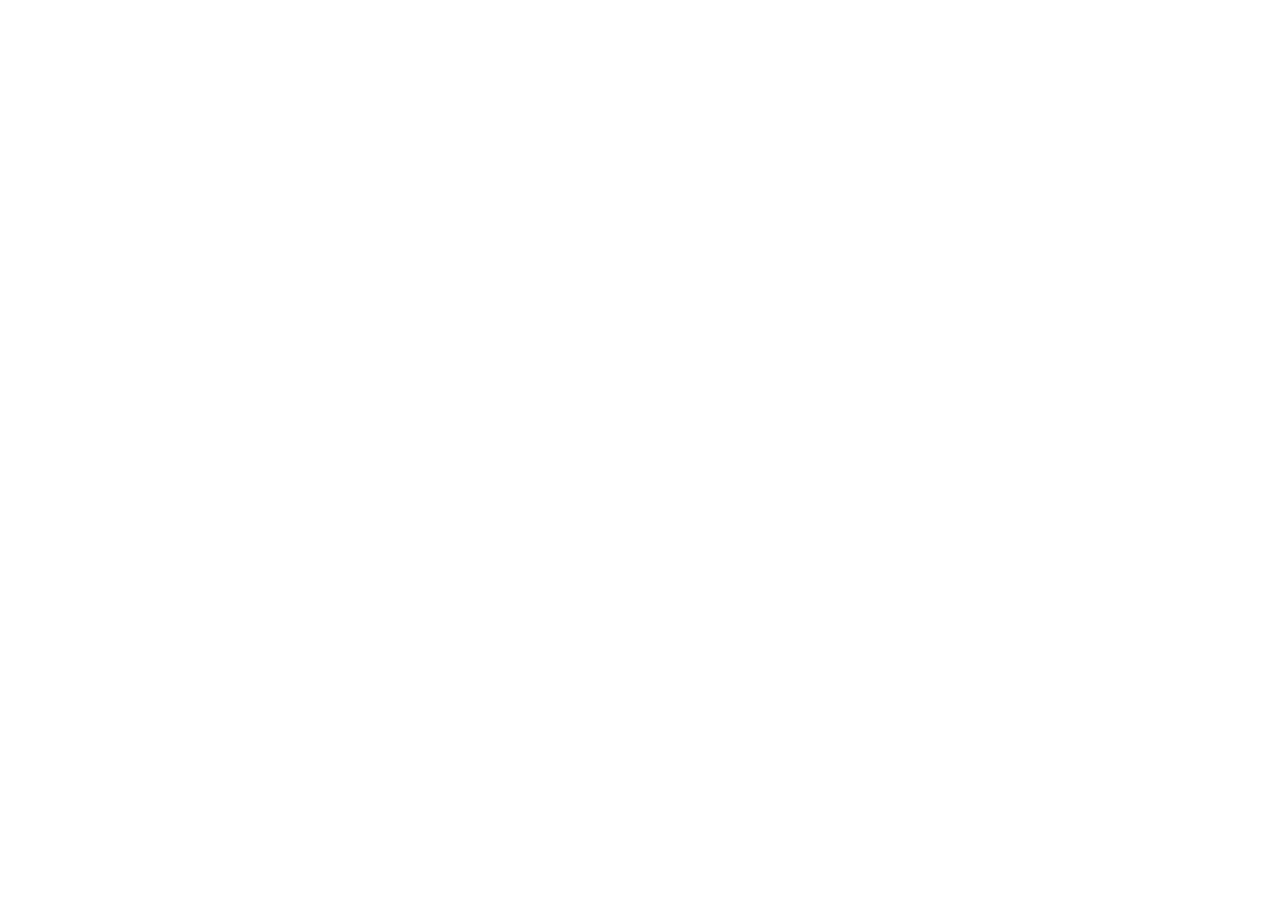
==== ff14/index.html @ caa52ba5 "Fix resource paths in index.html Updated local resource paths in index.html to use absolute paths." ====
<!DOCTYPE html>
<html lang="ja">
<head>
  <script src="https://img.finalfantasyxiv.com/lds/pc/global/js/eorzeadb/loader.js?v2"></script>
  <meta charset="utf-8">
  <meta name="viewport" content="width=device-width,initial-scale=1">
  <title>FFXIV Mirapri Eden (Local)</title>
  
  <link rel="stylesheet" href="https://cdn.jsdelivr.net/npm/@mdi/font@latest/css/materialdesignicons.min.css">
  <link href="https://fonts.googleapis.com/css2?family=M+PLUS+Rounded+1c:wght@400;700&display=swap" rel="stylesheet">
  
  <!-- ローカルのCSSを参照するように修整 (./ を追加) -->
  <link href="/chunk-vendors.bd61cd22.css" rel="stylesheet">
  <link href="/app.888555c3.css" rel="stylesheet">
  
  <style>
    body { font-family: 'M PLUS Rounded 1c', sans-serif; }
  </style>
</head>
<body>
  <noscript><strong>JavaScriptを有効化してご利用ください。</strong></noscript>
  <div id="app"></div>

  <!-- ローカルのJSを参照するように修整 (./ を追加) -->
  <script src="/chunk-vendors.db45c981.js"></script>
  <script src="/app.63dd38aa.js"></script>
</body>
</html>
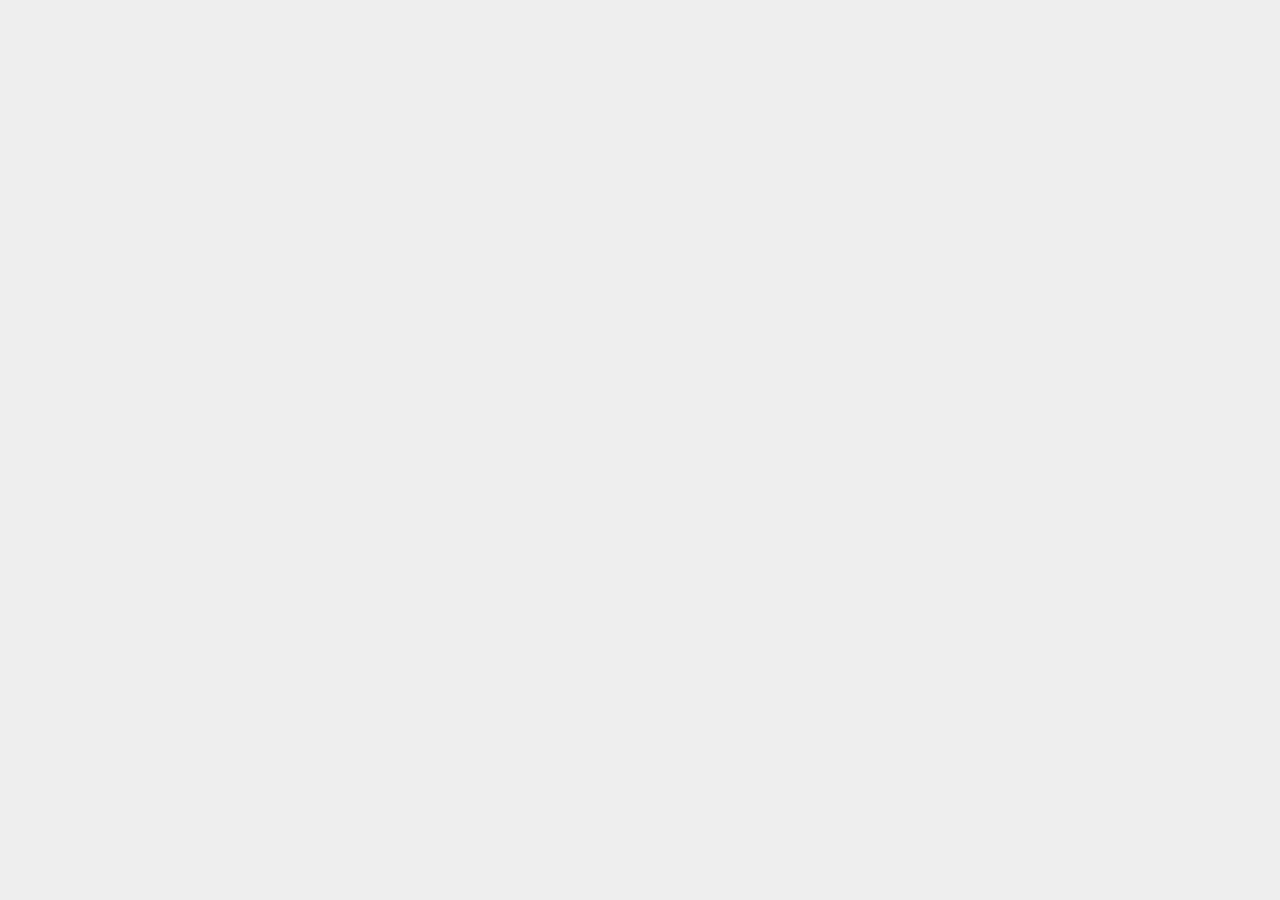
==== commit ef5f46f7: "Update index.html" ====
--- a/ff14/index.html
+++ b/ff14/index.html
@@ -10,8 +10,8 @@
   <link href="https://fonts.googleapis.com/css2?family=M+PLUS+Rounded+1c:wght@400;700&display=swap" rel="stylesheet">
   
   <!-- ローカルのCSSを参照するように修整 (./ を追加) -->
-  <link href="/chunk-vendors.bd61cd22.css" rel="stylesheet">
-  <link href="/app.888555c3.css" rel="stylesheet">
+  <link href="./chunk-vendors.bd61cd22.css" rel="stylesheet">
+  <link href="./app.888555c3.css" rel="stylesheet">
   
   <style>
     body { font-family: 'M PLUS Rounded 1c', sans-serif; }
@@ -22,7 +22,7 @@
   <div id="app"></div>
 
   <!-- ローカルのJSを参照するように修整 (./ を追加) -->
-  <script src="/chunk-vendors.db45c981.js"></script>
-  <script src="/app.63dd38aa.js"></script>
+  <script src="./chunk-vendors.db45c981.js"></script>
+  <script src="./app.63dd38aa.js"></script>
 </body>
 </html>
--- a/ff14/app.888555c3.css
+++ b/ff14/app.888555c3.css
@@ -0,0 +1 @@
+.text-mono{font-family:monospace}.flex-1-1-auto{-webkit-box-flex:1!important;-ms-flex:1 1 auto!important;flex:1 1 auto!important}.flex-1-0-auto{-webkit-box-flex:1!important;-ms-flex:1 0 auto!important;flex:1 0 auto!important}.flex-0-1-auto{-webkit-box-flex:0!important;-ms-flex:0 1 auto!important;flex:0 1 auto!important}.flex-0-0-auto{-webkit-box-flex:0!important;-ms-flex:0 0 auto!important;flex:0 0 auto!important}.position-relative{position:relative!important}.overflow-y-scroll{overflow-y:scroll}table>tbody>tr>td,table>thead>tr>th{font-weight:300!important}.v-application,body{font-family:M PLUS Rounded\ 1c,sans-serif!important;font-weight:700;font-family:Roboto Flex,sans-serif!important}.scrollable-list[data-v-236e922b]{max-height:200px;overflow-y:auto}.recipe-dialog-card{border-radius:18px;overflow:hidden}.recipe-dialog-title{padding-bottom:0}.recipe-dialog-title-inner{width:100%;display:-webkit-box;display:-ms-flexbox;display:flex;-webkit-box-orient:vertical;-webkit-box-direction:normal;-ms-flex-direction:column;flex-direction:column;gap:6px}.recipe-dialog-title-text{font-weight:800;font-size:18px;line-height:1.2}.recipe-dialog-user{display:-webkit-box;display:-ms-flexbox;display:flex;-webkit-box-align:center;-ms-flex-align:center;align-items:center;font-size:14px;color:#555}.recipe-dialog-user-name{cursor:pointer;text-decoration:underline;text-underline-offset:3px}.recipe-dialog-meta{padding-top:0;padding-bottom:0;display:-webkit-box;display:-ms-flexbox;display:flex;-ms-flex-wrap:wrap;flex-wrap:wrap;-webkit-box-align:center;-ms-flex-align:center;align-items:center;gap:8px;overflow-x:hidden}.recipe-dialog-meta .v-chip{max-width:100%}.recipe-dialog-meta .v-chip__content{white-space:normal}.recipe-dialog-text{white-space:pre-wrap;line-height:1.7;color:#333;font-size:.95rem;padding-top:6px}.recipe-dialog-actions{-ms-flex-wrap:wrap;flex-wrap:wrap}.dialog-image{max-width:100%;max-height:70vh;-o-object-fit:contain;object-fit:contain;background:#111}@media (min-width:960px){.recipe-dialog-title-inner{-webkit-box-orient:horizontal;-webkit-box-direction:normal;-ms-flex-direction:row;flex-direction:row;-webkit-box-align:center;-ms-flex-align:center;align-items:center;-webkit-box-pack:justify;-ms-flex-pack:justify;justify-content:space-between;gap:12px}.recipe-dialog-title-text{font-size:22px}}.glamour-dialog-content{-ms-overflow-style:none;scrollbar-width:none}.glamour-dialog-content::-webkit-scrollbar{width:0;height:0}.glamour-dialog-content .v-card__text{-ms-overflow-style:none;scrollbar-width:none}.glamour-dialog-content .v-card__text::-webkit-scrollbar{width:0;height:0}.Page-Btn[data-v-71cfa1a7]{position:fixed;left:15px;bottom:70px;width:60px;height:60px;line-height:45px;text-align:center;border-radius:50%;z-index:5}a[data-v-71cfa1a7]{text-decoration:none}a[data-v-71cfa1a7]:visited{color:#e91e63}.v-application p[data-v-71cfa1a7]{margin-bottom:0}.v-application[data-v-71cfa1a7]{font-family:M PLUS Rounded\ 1c,sans-serif!important}.v-alert--material[data-v-71cfa1a7]{margin-top:15px;margin-bottom:15px}.v-list-item[data-v-71cfa1a7]{font-size:14px}.v-badge[data-v-71cfa1a7],.v-badge__badge[data-v-71cfa1a7]{display:inherit!important;z-index:4}a[data-v-71cfa1a7]{color:inherit!important}.v-alert--material{margin-top:32px}.v-alert--material .v-alert__dismissible{-ms-flex-item-align:start;align-self:flex-start;margin:0 0 0 16px!important}.v-card.v-card--material>.v-card__title>.v-card--material__title{-webkit-box-flex:1;-ms-flex:1 1 auto;flex:1 1 auto;word-break:break-word}.v-card--material-chart p{color:#999}.v-card--material-chart .v-card--material__sheet{max-height:185px;width:100%}.v-card--material-chart .v-card--material__sheet .ct-label{color:#fff;opacity:.7;font-size:.875rem;font-weight:300}.v-card--material-chart .v-card--material__sheet .ct-grid{stroke:hsla(0,0%,100%,.2)}.v-card--material-chart .v-card--material__sheet .ct-series-a .ct-bar,.v-card--material-chart .v-card--material__sheet .ct-series-a .ct-line,.v-card--material-chart .v-card--material__sheet .ct-series-a .ct-point,.v-card--material-chart .v-card--material__sheet .ct-series-a .ct-slice-donut{stroke:hsla(0,0%,100%,.8)}.v-card--material-chart .v-card--material__sheet .ct-series-a .ct-area,.v-card--material-chart .v-card--material__sheet .ct-series-a .ct-slice-pie{fill:hsla(0,0%,100%,.4)}.v-snackbar--material{margin-top:32px;margin-bottom:32px}.v-snackbar--material .v-alert{padding:32px 16px}.v-snackbar--material .v-alert--material,.v-snackbar--material .v-snack__wrapper{border-radius:4px}.v-snackbar--material .v-snack__content{overflow:visible;padding:0}.v-snackbar--material .v-snack__action{display:none}.v-card--material-stats.v-card--material .v-card--material__title{color:#999;font-size:.875rem!important;margin-left:auto;text-align:right}.v-card__subtitle--material-stats{color:#3c4858}table[data-v-1fea17bf]{overflow-x:auto;display:block;white-space:nowrap}.user-container[data-v-15d3891a]{display:-webkit-box;display:-ms-flexbox;display:flex;-webkit-box-pack:center;-ms-flex-pack:center;justify-content:center}.user-profile[data-v-15d3891a]{display:-webkit-box;display:-ms-flexbox;display:flex;-webkit-box-align:center;-ms-flex-align:center;align-items:center}.user-avatar[data-v-15d3891a]{width:50px;height:50px;border-radius:50%;margin-right:15px}.user-name[data-v-15d3891a]{margin-right:15px}.user-link[data-v-32f9a881]{display:inline-block}.Page-Btn{position:fixed;left:15px;bottom:70px;width:60px;height:60px;line-height:45px;text-align:center;border-radius:50%;z-index:5}a{text-decoration:none}a:visited{color:#e91e63}.v-application p{margin-bottom:0}.v-application{font-family:M PLUS Rounded\ 1c,sans-serif!important}.v-alert--material{margin-top:15px;margin-bottom:15px}.v-list-item{font-size:14px}.v-badge,.v-badge__badge{display:inherit!important;z-index:4}.v-tabs--pill .v-tab,.v-tabs--pill .v-tab:before{border-radius:24px}.v-tabs--pill.v-tabs--icons-and-text:not(.v-tabs--vertical)>.v-tabs-bar{height:100px}.v-tabs--pill.v-tabs--icons-and-text .v-tab,.v-tabs--pill.v-tabs--icons-and-text .v-tab:before{border-radius:4px}
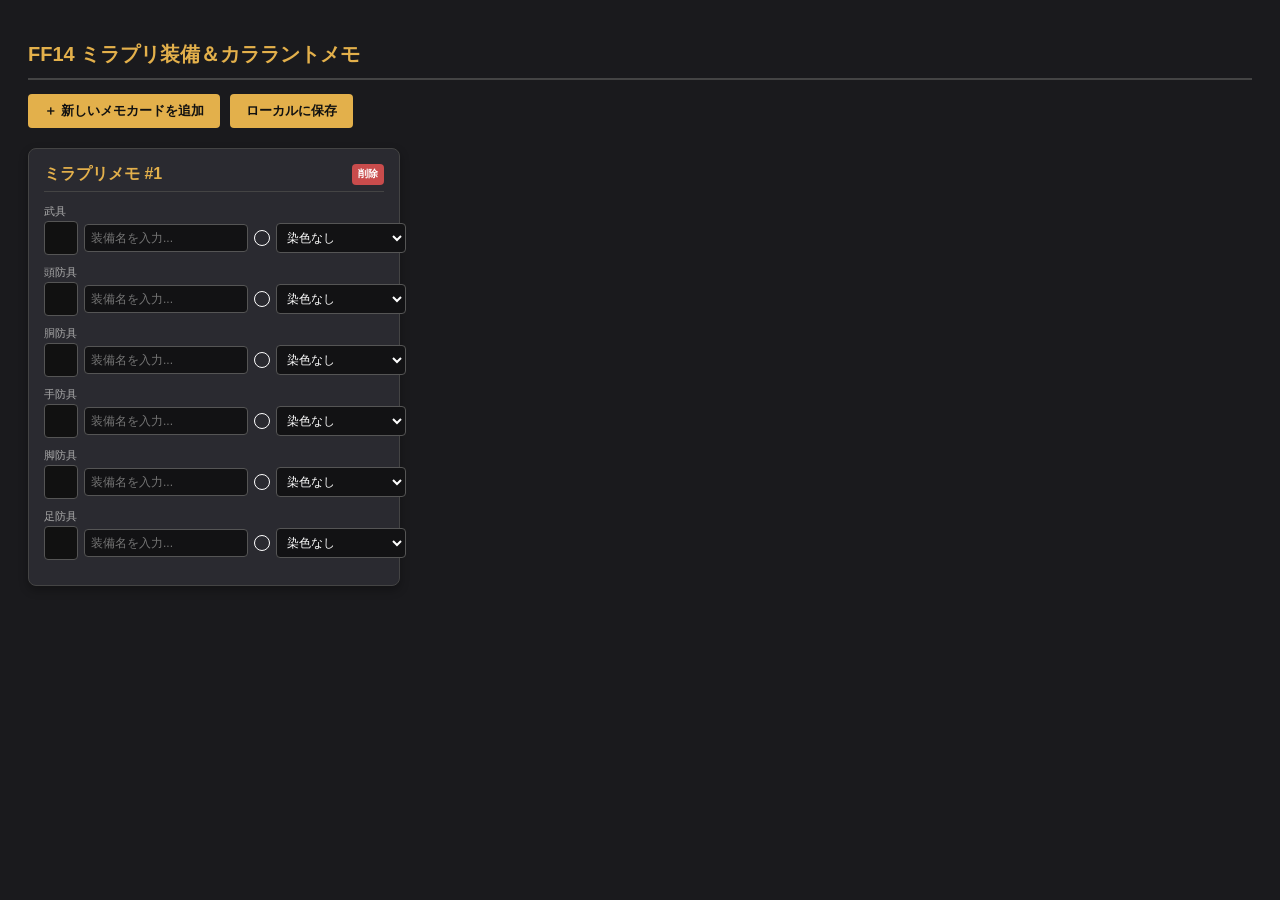
==== commit 09fa3d1c: "Revamp FF14 index.html for Mirapri application Updated the HTML structure and styles for the FF14 Mi" ====
--- a/ff14/index.html
+++ b/ff14/index.html
@@ -1,28 +1,165 @@
 <!DOCTYPE html>
 <html lang="ja">
 <head>
-  <script src="https://img.finalfantasyxiv.com/lds/pc/global/js/eorzeadb/loader.js?v2"></script>
-  <meta charset="utf-8">
-  <meta name="viewport" content="width=device-width,initial-scale=1">
-  <title>FFXIV Mirapri Eden (Local)</title>
+<meta charset="UTF-8">
+<title>FF14 ミラプリレシピ＆カララントメモ</title>
+<!-- エオルゼアデータベース公式ツールチップスクリプト -->
+<script src="https://img.finalfantasyxiv.com/lds/pc/global/js/eorzeadb/loader.js?v2"></script>
+<style>
+  body { font-family: 'Helvetica Neue', Arial, sans-serif; background: #1a1a1d; color: #e0e0e0; padding: 20px; }
+  h1 { font-size: 20px; color: #e3b04b; border-bottom: 2px solid #444; padding-bottom: 10px; }
+  .controls { margin-bottom: 20px; display: flex; gap: 10px; }
+  button { background: #e3b04b; border: none; padding: 8px 16px; border-radius: 4px; font-weight: bold; cursor: pointer; color: #111; }
+  button:hover { background: #d29d38; }
   
-  <link rel="stylesheet" href="https://cdn.jsdelivr.net/npm/@mdi/font@latest/css/materialdesignicons.min.css">
-  <link href="https://fonts.googleapis.com/css2?family=M+PLUS+Rounded+1c:wght@400;700&display=swap" rel="stylesheet">
+  .card-container { display: flex; flex-wrap: wrap; gap: 20px; }
+  .recipe-card { background: #2a2a30; border: 1px solid #444; border-radius: 8px; padding: 15px; width: 340px; box-shadow: 0 4px 10px rgba(0,0,0,0.3); }
+  .card-header { font-weight: bold; font-size: 16px; color: #e3b04b; margin-bottom: 12px; display: flex; justify-content: space-between; border-bottom: 1px solid #444; padding-bottom: 6px; }
   
-  <!-- ローカルのCSSを参照するように修整 (./ を追加) -->
-  <link href="./chunk-vendors.bd61cd22.css" rel="stylesheet">
-  <link href="./app.888555c3.css" rel="stylesheet">
+  .slot { margin-bottom: 10px; position: relative; }
+  .slot-label { font-size: 11px; color: #aaa; margin-bottom: 2px; }
+  .input-row { display: flex; gap: 6px; align-items: center; }
   
-  <style>
-    body { font-family: 'M PLUS Rounded 1c', sans-serif; }
-  </style>
+  .item-preview { width: 32px; height: 32px; background: #111; border: 1px solid #555; border-radius: 4px; display: flex; align-items: center; justify-content: center; overflow: hidden; flex-shrink: 0; }
+  .item-preview img { width: 100%; height: 100%; }
+  
+  input, select { background: #121214; border: 1px solid #555; color: #fff; padding: 6px; border-radius: 4px; font-size: 12px; }
+  .item-input { flex: 1; }
+  .dye-select { width: 130px; }
+  
+  .color-badge { width: 14px; height: 14px; border-radius: 50%; border: 1px solid #fff; display: inline-block; flex-shrink: 0; }
+  
+  /* サジェストリスト */
+  .suggest-list { position: absolute; top: 100%; left: 38px; right: 0; background: #222; border: 1px solid #e3b04b; z-index: 99; max-height: 150px; overflow-y: auto; list-style: none; padding: 0; margin: 0; display: none; }
+  .suggest-item { padding: 6px 10px; font-size: 12px; cursor: pointer; display: flex; align-items: center; gap: 8px; }
+  .suggest-item:hover { background: #3e3f4a; color: #e3b04b; }
+  .suggest-item img { width: 20px; height: 20px; }
+</style>
 </head>
 <body>
-  <noscript><strong>JavaScriptを有効化してご利用ください。</strong></noscript>
-  <div id="app"></div>
 
-  <!-- ローカルのJSを参照するように修整 (./ を追加) -->
-  <script src="./chunk-vendors.db45c981.js"></script>
-  <script src="./app.63dd38aa.js"></script>
+<h1>FF14 ミラプリ装備＆カララントメモ</h1>
+
+<div class="controls">
+  <button onclick="addCard()">＋ 新しいメモカードを追加</button>
+  <button onclick="saveAll()">ローカルに保存</button>
+</div>
+
+<div class="card-container" id="container"></div>
+
+<script>
+// 代表的なカララントとカラーコードの定義リスト
+const DYES = [
+  { name: "染色なし", hex: "transparent" },
+  { name: "スノウホワイト", hex: "#E4E4E4" },
+  { name: "ジェットブラック", hex: "#191919" },
+  { name: "スートブラック", hex: "#2B2B2B" },
+  { name: "ダラガブレッド", hex: "#781A1A" },
+  { name: "ルビーレッド", hex: "#A81C1C" },
+  { name: "オキュルトブルー", hex: "#1C3B5E" },
+  { name: "ハニーイエロー", hex: "#E5B022" },
+  { name: "シャインゴールド", hex: "#D4AF37" },
+  { name: "ピュアホワイト", hex: "#FFFFFF" }
+];
+
+const SLOTS = ["武具", "頭防具", "胴防具", "手防具", "脚防具", "足防具"];
+let cardCount = 0;
+
+function createDyeOptionsHtml() {
+  return DYES.map(d => `<option value="${d.name}" data-hex="${d.hex}">${d.name}</option>`).join('');
+}
+
+function addCard(data = null) {
+  cardCount++;
+  const cardId = cardCount;
+  const card = document.createElement('div');
+  card.className = 'recipe-card';
+  card.id = `card-${cardId}`;
+
+  let slotsHtml = '';
+  SLOTS.forEach(slot => {
+    slotsHtml += `
+      <div class="slot">
+        <div class="slot-label">${slot}</div>
+        <div class="input-row">
+          <div class="item-preview" id="preview-${cardId}-${slot}"></div>
+          <input type="text" class="item-input" id="input-${cardId}-${slot}" placeholder="装備名を入力..." oninput="searchItem(this, '${cardId}', '${slot}')" autocomplete="off">
+          <span class="color-badge" id="badge-${cardId}-${slot}" style="background: transparent;"></span>
+          <select class="dye-select" onchange="updateDyeColor(this, '${cardId}', '${slot}')">
+            ${createDyeOptionsHtml()}
+          </select>
+        </div>
+        <ul class="suggest-list" id="suggest-${cardId}-${slot}"></ul>
+      </div>
+    `;
+  });
+
+  card.innerHTML = `
+    <div class="card-header">
+      <span>ミラプリメモ #${cardId}</span>
+      <button style="font-size:10px; padding:2px 6px; background:#c94c4c; color:#fff;" onclick="removeCard(${cardId})">削除</button>
+    </div>
+    ${slotsHtml}
+  `;
+
+  document.getElementById('container').appendChild(card);
+}
+
+// Garland Tools APIを使ったリアルタイム検索
+async function searchItem(inputEl, cardId, slot) {
+  const query = inputEl.value.trim();
+  const suggestList = document.getElementById(`suggest-${cardId}-${slot}`);
+  
+  if (query.length < 2) {
+    suggestList.style.display = 'none';
+    return;
+  }
+
+  try {
+    const res = await fetch(`https://www.garlandtools.org/api/search.org.php?text=${encodeURIComponent(query)}&lang=ja`);
+    const data = await res.json();
+    const items = data.filter(d => d.type === 'item').slice(0, 5);
+
+    suggestList.innerHTML = '';
+    if (items.length > 0) {
+      items.forEach(item => {
+        const li = document.createElement('li');
+        li.className = 'suggest-item';
+        const iconUrl = `https://www.garlandtools.org/db/icons/item/${item.obj.icon}.png`;
+        li.innerHTML = `<img src="${iconUrl}"> <span>${item.obj.n}</span>`;
+        
+        li.onclick = () => {
+          inputEl.value = item.obj.n;
+          // 画像のセット
+          document.getElementById(`preview-${cardId}-${slot}`).innerHTML = `<img src="${iconUrl}">`;
+          suggestList.style.display = 'none';
+        };
+        suggestList.appendChild(li);
+      });
+      suggestList.style.display = 'block';
+    }
+  } catch(e) {
+    console.error(e);
+  }
+}
+
+// カララントの色変更反映
+function updateDyeColor(selectEl, cardId, slot) {
+  const selectedOption = selectEl.options[selectEl.selectedIndex];
+  const hex = selectedOption.getAttribute('data-hex');
+  document.getElementById(`badge-${cardId}-${slot}`).style.background = hex;
+}
+
+function removeCard(id) {
+  document.getElementById(`card-${id}`).remove();
+}
+
+function saveAll() {
+  alert('ブラウザにメモを保存しました。');
+}
+
+// 初期起動（1枚カードを作成）
+addCard();
+</script>
 </body>
 </html>
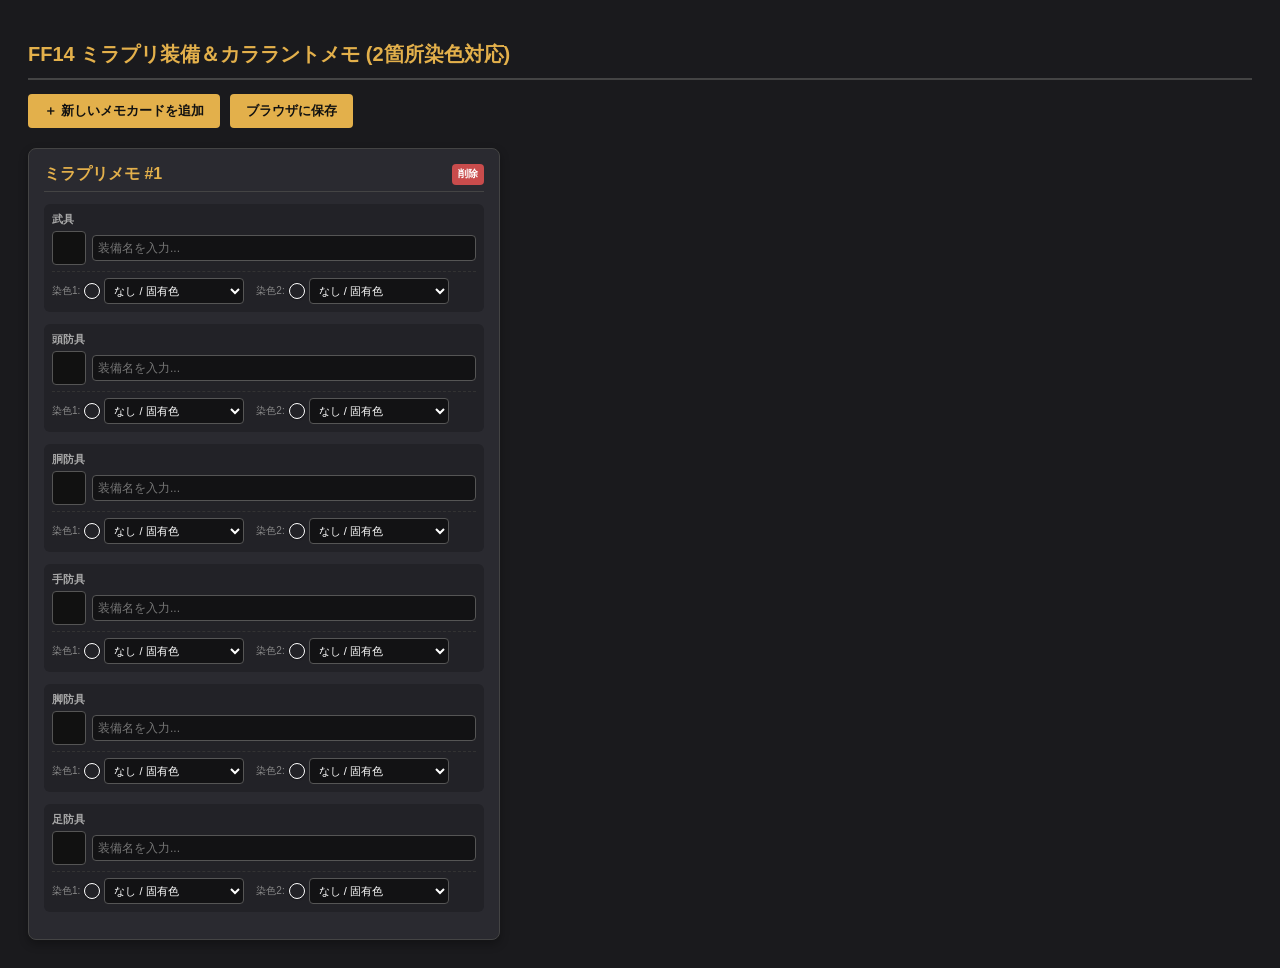
==== commit c24182f3: "Enhance FF14 memo with dual dyeing and search fixes Updated the FF14 character customization memo to" ====
--- a/ff14/index.html
+++ b/ff14/index.html
@@ -2,8 +2,7 @@
 <html lang="ja">
 <head>
 <meta charset="UTF-8">
-<title>FF14 ミラプリレシピ＆カララントメモ</title>
-<!-- エオルゼアデータベース公式ツールチップスクリプト -->
+<title>FF14 ミラプリメモ (2箇所染色対応＆検索修正版)</title>
 <script src="https://img.finalfantasyxiv.com/lds/pc/global/js/eorzeadb/loader.js?v2"></script>
 <style>
   body { font-family: 'Helvetica Neue', Arial, sans-serif; background: #1a1a1d; color: #e0e0e0; padding: 20px; }
@@ -13,63 +12,143 @@
   button:hover { background: #d29d38; }
   
   .card-container { display: flex; flex-wrap: wrap; gap: 20px; }
-  .recipe-card { background: #2a2a30; border: 1px solid #444; border-radius: 8px; padding: 15px; width: 340px; box-shadow: 0 4px 10px rgba(0,0,0,0.3); }
+  .recipe-card { background: #2a2a30; border: 1px solid #444; border-radius: 8px; padding: 15px; width: 440px; box-shadow: 0 4px 10px rgba(0,0,0,0.3); }
   .card-header { font-weight: bold; font-size: 16px; color: #e3b04b; margin-bottom: 12px; display: flex; justify-content: space-between; border-bottom: 1px solid #444; padding-bottom: 6px; }
   
-  .slot { margin-bottom: 10px; position: relative; }
-  .slot-label { font-size: 11px; color: #aaa; margin-bottom: 2px; }
-  .input-row { display: flex; gap: 6px; align-items: center; }
+  .slot { margin-bottom: 12px; position: relative; background: #222227; padding: 8px; border-radius: 6px; }
+  .slot-label { font-size: 11px; color: #aaa; margin-bottom: 4px; font-weight: bold; }
+  .input-row { display: flex; gap: 6px; align-items: center; margin-bottom: 4px; }
+  .dye-row { display: flex; gap: 12px; align-items: center; margin-top: 6px; padding-top: 6px; border-top: 1px dashed #333; }
+  .dye-group { display: flex; align-items: center; gap: 4px; }
+  .dye-label { font-size: 10px; color: #888; }
   
   .item-preview { width: 32px; height: 32px; background: #111; border: 1px solid #555; border-radius: 4px; display: flex; align-items: center; justify-content: center; overflow: hidden; flex-shrink: 0; }
   .item-preview img { width: 100%; height: 100%; }
   
-  input, select { background: #121214; border: 1px solid #555; color: #fff; padding: 6px; border-radius: 4px; font-size: 12px; }
+  input, select { background: #121214; border: 1px solid #555; color: #fff; padding: 5px; border-radius: 4px; font-size: 12px; }
   .item-input { flex: 1; }
-  .dye-select { width: 130px; }
-  
-  .color-badge { width: 14px; height: 14px; border-radius: 50%; border: 1px solid #fff; display: inline-block; flex-shrink: 0; }
+  .dye-select { width: 140px; font-size: 11px; }
+  
+  .color-badge { width: 14px; height: 14px; border-radius: 50%; border: 1px solid #fff; display: inline-block; flex-shrink: 0; box-shadow: 0 0 2px rgba(0,0,0,0.8); }
   
   /* サジェストリスト */
-  .suggest-list { position: absolute; top: 100%; left: 38px; right: 0; background: #222; border: 1px solid #e3b04b; z-index: 99; max-height: 150px; overflow-y: auto; list-style: none; padding: 0; margin: 0; display: none; }
+  .suggest-list { position: absolute; top: 40px; left: 38px; right: 0; background: #222; border: 1px solid #e3b04b; z-index: 99; max-height: 180px; overflow-y: auto; list-style: none; padding: 0; margin: 0; display: none; }
   .suggest-item { padding: 6px 10px; font-size: 12px; cursor: pointer; display: flex; align-items: center; gap: 8px; }
   .suggest-item:hover { background: #3e3f4a; color: #e3b04b; }
-  .suggest-item img { width: 20px; height: 20px; }
+  .suggest-item img { width: 22px; height: 22px; }
+  .status-text { padding: 6px; font-size: 11px; color: #888; text-align: center; }
 </style>
 </head>
 <body>
 
-<h1>FF14 ミラプリ装備＆カララントメモ</h1>
+<h1>FF14 ミラプリ装備＆カララントメモ (2箇所染色対応)</h1>
 
 <div class="controls">
   <button onclick="addCard()">＋ 新しいメモカードを追加</button>
-  <button onclick="saveAll()">ローカルに保存</button>
+  <button onclick="saveAll()">ブラウザに保存</button>
 </div>
 
 <div class="card-container" id="container"></div>
 
 <script>
-// 代表的なカララントとカラーコードの定義リスト
-const DYES = [
-  { name: "染色なし", hex: "transparent" },
-  { name: "スノウホワイト", hex: "#E4E4E4" },
-  { name: "ジェットブラック", hex: "#191919" },
-  { name: "スートブラック", hex: "#2B2B2B" },
-  { name: "ダラガブレッド", hex: "#781A1A" },
-  { name: "ルビーレッド", hex: "#A81C1C" },
-  { name: "オキュルトブルー", hex: "#1C3B5E" },
-  { name: "ハニーイエロー", hex: "#E5B022" },
-  { name: "シャインゴールド", hex: "#D4AF37" },
-  { name: "ピュアホワイト", hex: "#FFFFFF" }
+// カララント定義（通常色とアディショナルカラー完全分離）
+const ALL_DYES = [
+  { group: "未染色", items: [{ name: "なし / 固有色", hex: "transparent" }] },
+  { group: "ホワイト・ブラック（通常）", items: [
+    { name: "スノウホワイト", hex: "#E4E4E4" }, { name: "アッシュグレー", hex: "#9B9B9B" },
+    { name: "グゥーブーグレー", hex: "#626262" }, { name: "スレートグレー", hex: "#4B4B4B" },
+    { name: "チャコールグレー", hex: "#353535" }, { name: "スートブラック", hex: "#2B2B2B" }
+  ]},
+  { group: "レッド（通常）", items: [
+    { name: "ローズピンク", hex: "#E6A8B8" }, { name: "ライラックピンク", hex: "#C78298" },
+    { name: "コーラルピンク", hex: "#CC6E79" }, { name: "ブラッドレッド", hex: "#912323" },
+    { name: "ワインレッド", hex: "#5C1D24" }, { name: "ダラガブレッド", hex: "#781A1A" },
+    { name: "ロランベリーレッド", hex: "#4A1220" }, { name: "サーモンピンク", hex: "#E88D7D" },
+    { name: "サンセットオレンジ", hex: "#B84E25" }, { name: "メサレッド", hex: "#7A3418" },
+    { name: "バークブラウン", hex: "#482618" }
+  ]},
+  { group: "ブラウン（通常）", items: [
+    { name: "チョコレートブラウン", hex: "#301B12" }, { name: "ラセットブラウン", hex: "#54301D" },
+    { name: "コボルドブラウン", hex: "#3B271E" }, { name: "コルクブラウン", hex: "#BA9868" },
+    { name: "キザミブラウン", hex: "#8A6D3B" }, { name: "アルドゴートブラウン", hex: "#A67C46" },
+    { name: "パンプキンオレンジ", hex: "#C46F1A" }, { name: "オーチャードブラウン", hex: "#513629" },
+    { name: "チェスナットブラウン", hex: "#3D2314" }, { name: "ゴブリンブラウン", hex: "#82715F" },
+    { name: "シィーティングブラウン", hex: "#755D40" }, { name: "ロームブラウン", hex: "#3D2E24" },
+    { name: "オポオポブラウン", hex: "#634735" }, { name: "モルボルブラウン", hex: "#2E211B" },
+    { name: "ハニーイエロー", hex: "#E5B022" }
+  ]},
+  { group: "イエロー（通常）", items: [
+    { name: "ミリタリーグリーン", hex: "#4A4D32" }, { name: "アコライトイエロー", hex: "#D6A33A" },
+    { name: "デザートイエロー", hex: "#CFA04E" }, { name: "ボーンホワイト", hex: "#DBCA9F" },
+    { name: "マスタードイエロー", hex: "#A88128" }, { name: "クリームイエロー", hex: "#F0E2A8" },
+    { name: "クァールイエロー", hex: "#C79C2E" }
+  ]},
+  { group: "グリーン（通常）", items: [
+    { name: "マッドグリーン", hex: "#333C2E" }, { name: "シルフグリーン", hex: "#A3C49B" },
+    { name: "ライムグリーン", hex: "#A0B839" }, { name: "モスグリーン", hex: "#707A4B" },
+    { name: "メドウグリーン", hex: "#83A052" }, { name: "オリーブグリーン", hex: "#4B5238" },
+    { name: "マーシュグリーン", hex: "#323B2A" }, { name: "アップルグリーン", hex: "#87A644" },
+    { name: "サボテングリーン", hex: "#527335" }, { name: "ハンターグリーン", hex: "#274023" },
+    { name: "ターコイズグリーン", hex: "#3A736A" }, { name: "モルボルグリーン", hex: "#1D4733" },
+    { name: "シャドウグリーン", hex: "#334039" }, { name: "オランプグリーン", hex: "#2F5938" },
+    { name: "ボアグリーン", hex: "#4C6B46" }, { name: "ディープウッドグリーン", hex: "#1B2A1A" },
+    { name: "コブラングリーン", hex: "#516B4D" }, { name: "サボテンダグリーン", hex: "#6DA644" }
+  ]},
+  { group: "ブルー（通常）", items: [
+    { name: "アイスブルー", hex: "#B3C8D0" }, { name: "スカイブルー", hex: "#689AB8" },
+    { name: "シーフォグブルー", hex: "#60788A" }, { name: "ピーコックブルー", hex: "#2B5E78" },
+    { name: "ロイヤルブルー", hex: "#22386E" }, { name: "ミッドナイトブルー", hex: "#1A2238" },
+    { name: "シャドウブルー", hex: "#2C3545" }, { name: "ヴォイドブルー", hex: "#17202A" },
+    { name: "ラプトルブルー", hex: "#3C6382" }, { name: "オキュルトブルー", hex: "#1C3B5E" },
+    { name: "ドラグーンブルー", hex: "#2A4165" }, { name: "セルレアブルー", hex: "#2F5073" },
+    { name: "インディゴブルー", hex: "#24334C" }, { name: "ターコイズブルー", hex: "#248B9C" },
+    { name: "ストームブルー", hex: "#234B73" }, { name: "スチールブルー", hex: "#41607A" },
+    { name: "オルシュファンブルー", hex: "#4A729A" }, { name: "シアンブルー", hex: "#00A3D2" },
+    { name: "マリンブルー", hex: "#1D3B5A" }, { name: "ロータスピンク", hex: "#FEA1B8" },
+    { name: "コーラルブルー", hex: "#2B7A78" }
+  ]},
+  { group: "パープル・マゼンタ（通常）", items: [
+    { name: "ラベンダー", hex: "#8B82A8" }, { name: "アイリスパープル", hex: "#675282" },
+    { name: "ヒッポグリフパープル", hex: "#47335C" }, { name: "プラムパープル", hex: "#362447" },
+    { name: "ロイヤルパープル", hex: "#5B2C6F" }, { name: "ブラムブルパープル", hex: "#2D1D38" },
+    { name: "オーキッドピンク", hex: "#D279A6" }, { name: "ブドウパープル", hex: "#412140" },
+    { name: "グロームパープル", hex: "#4F3359" }, { name: "レガルパープル", hex: "#301B3F" },
+    { name: "マゼンタ", hex: "#A01B68" }, { name: "アメジストパープル", hex: "#53336B" },
+    { name: "ワイバーンパープル", hex: "#2B1A3A" }, { name: "シャドウパープル", hex: "#3B2B4C" }
+  ]},
+  { group: "★ アディショナル (純色・メタリック・特殊)", items: [
+    { name: "ピュアホワイト", hex: "#FFFFFF" }, { name: "ジェットブラック", hex: "#191919" },
+    { name: "パールホワイト", hex: "#F2F2F2" }, { name: "ガンメタル", hex: "#2C3539" },
+    { name: "シャインシルバー", hex: "#C0C0C0" }, { name: "シャインゴールド", hex: "#D4AF37" },
+    { name: "メタリックブラス", hex: "#B5A642" }, { name: "ルビーレッド", hex: "#A81C1C" },
+    { name: "チェリーピンク", hex: "#E95295" }, { name: "カナリーイエロー", hex: "#E8D748" },
+    { name: "バニライエロー", hex: "#F5E296" }, { name: "パステルピンク", hex: "#FFB6C1" },
+    { name: "パステルグリーン", hex: "#98FB98" }, { name: "パステルブルー", hex: "#AEC6CF" },
+    { name: "パステルパープル", hex: "#B19CD9" }, { name: "ダークレッド", hex: "#4A0000" },
+    { name: "ダークブラウン", hex: "#211003" }, { name: "ダークイエロー", hex: "#665200" },
+    { name: "ダークグリーン", hex: "#002600" }, { name: "ダークブルー", hex: "#000040" },
+    { name: "ダークパープル", hex: "#200020" }, { name: "メタリックレッド", hex: "#8B0000" },
+    { name: "メタリックグリーン", hex: "#2E8B57" }, { name: "メタリックブルー", hex: "#205493" },
+    { name: "メタリックパープル", hex: "#5D2E8C" }
+  ]}
 ];
 
 const SLOTS = ["武具", "頭防具", "胴防具", "手防具", "脚防具", "足防具"];
 let cardCount = 0;
 
 function createDyeOptionsHtml() {
-  return DYES.map(d => `<option value="${d.name}" data-hex="${d.hex}">${d.name}</option>`).join('');
-}
-
-function addCard(data = null) {
+  let html = '';
+  ALL_DYES.forEach(group => {
+    html += `<optgroup label="${group.group}">`;
+    group.items.forEach(d => {
+      html += `<option value="${d.name}" data-hex="${d.hex}">${d.name}</option>`;
+    });
+    html += `</optgroup>`;
+  });
+  return html;
+}
+
+function addCard() {
   cardCount++;
   const cardId = cardCount;
   const card = document.createElement('div');
@@ -84,11 +163,26 @@
         <div class="input-row">
           <div class="item-preview" id="preview-${cardId}-${slot}"></div>
           <input type="text" class="item-input" id="input-${cardId}-${slot}" placeholder="装備名を入力..." oninput="searchItem(this, '${cardId}', '${slot}')" autocomplete="off">
-          <span class="color-badge" id="badge-${cardId}-${slot}" style="background: transparent;"></span>
-          <select class="dye-select" onchange="updateDyeColor(this, '${cardId}', '${slot}')">
-            ${createDyeOptionsHtml()}
-          </select>
         </div>
+        
+        <!-- 2箇所染色機能 -->
+        <div class="dye-row">
+          <div class="dye-group">
+            <span class="dye-label">染色1:</span>
+            <span class="color-badge" id="badge1-${cardId}-${slot}" style="background: transparent;"></span>
+            <select class="dye-select" onchange="updateDyeColor(this, 'badge1-${cardId}-${slot}')">
+              ${createDyeOptionsHtml()}
+            </select>
+          </div>
+          <div class="dye-group">
+            <span class="dye-label">染色2:</span>
+            <span class="color-badge" id="badge2-${cardId}-${slot}" style="background: transparent;"></span>
+            <select class="dye-select" onchange="updateDyeColor(this, 'badge2-${cardId}-${slot}')">
+              ${createDyeOptionsHtml()}
+            </select>
+          </div>
+        </div>
+
         <ul class="suggest-list" id="suggest-${cardId}-${slot}"></ul>
       </div>
     `;
@@ -105,8 +199,17 @@
   document.getElementById('container').appendChild(card);
 }
 
-// Garland Tools APIを使ったリアルタイム検索
-async function searchItem(inputEl, cardId, slot) {
+// デバウンス処理（連打通信防止）
+function debounce(func, delay = 350) {
+  let timer;
+  return (...args) => {
+    clearTimeout(timer);
+    timer = setTimeout(() => func.apply(this, args), delay);
+  };
+}
+
+// CORSプロキシを経由した検索処理
+const searchItem = debounce(async (inputEl, cardId, slot) => {
   const query = inputEl.value.trim();
   const suggestList = document.getElementById(`suggest-${cardId}-${slot}`);
   
@@ -115,8 +218,15 @@
     return;
   }
 
+  suggestList.innerHTML = '<li class="status-text">検索中...</li>';
+  suggestList.style.display = 'block';
+
+  const rawUrl = `https://www.garlandtools.org/api/search.org.php?text=${encodeURIComponent(query)}&lang=ja`;
+  const proxyUrl = `https://corsproxy.io/?${encodeURIComponent(rawUrl)}`;
+
   try {
-    const res = await fetch(`https://www.garlandtools.org/api/search.org.php?text=${encodeURIComponent(query)}&lang=ja`);
+    const res = await fetch(proxyUrl);
+    if (!res.ok) throw new Error('通信エラー');
     const data = await res.json();
     const items = data.filter(d => d.type === 'item').slice(0, 5);
 
@@ -130,24 +240,24 @@
         
         li.onclick = () => {
           inputEl.value = item.obj.n;
-          // 画像のセット
           document.getElementById(`preview-${cardId}-${slot}`).innerHTML = `<img src="${iconUrl}">`;
           suggestList.style.display = 'none';
         };
         suggestList.appendChild(li);
       });
-      suggestList.style.display = 'block';
+    } else {
+      suggestList.innerHTML = '<li class="status-text">見つかりませんでした</li>';
     }
   } catch(e) {
     console.error(e);
+    suggestList.innerHTML = '<li class="status-text">検索エラー（ネット接続を確認してください）</li>';
   }
-}
-
-// カララントの色変更反映
-function updateDyeColor(selectEl, cardId, slot) {
+});
+
+function updateDyeColor(selectEl, badgeId) {
   const selectedOption = selectEl.options[selectEl.selectedIndex];
   const hex = selectedOption.getAttribute('data-hex');
-  document.getElementById(`badge-${cardId}-${slot}`).style.background = hex;
+  document.getElementById(badgeId).style.background = hex;
 }
 
 function removeCard(id) {
@@ -158,7 +268,7 @@
   alert('ブラウザにメモを保存しました。');
 }
 
-// 初期起動（1枚カードを作成）
+// 初期化
 addCard();
 </script>
 </body>
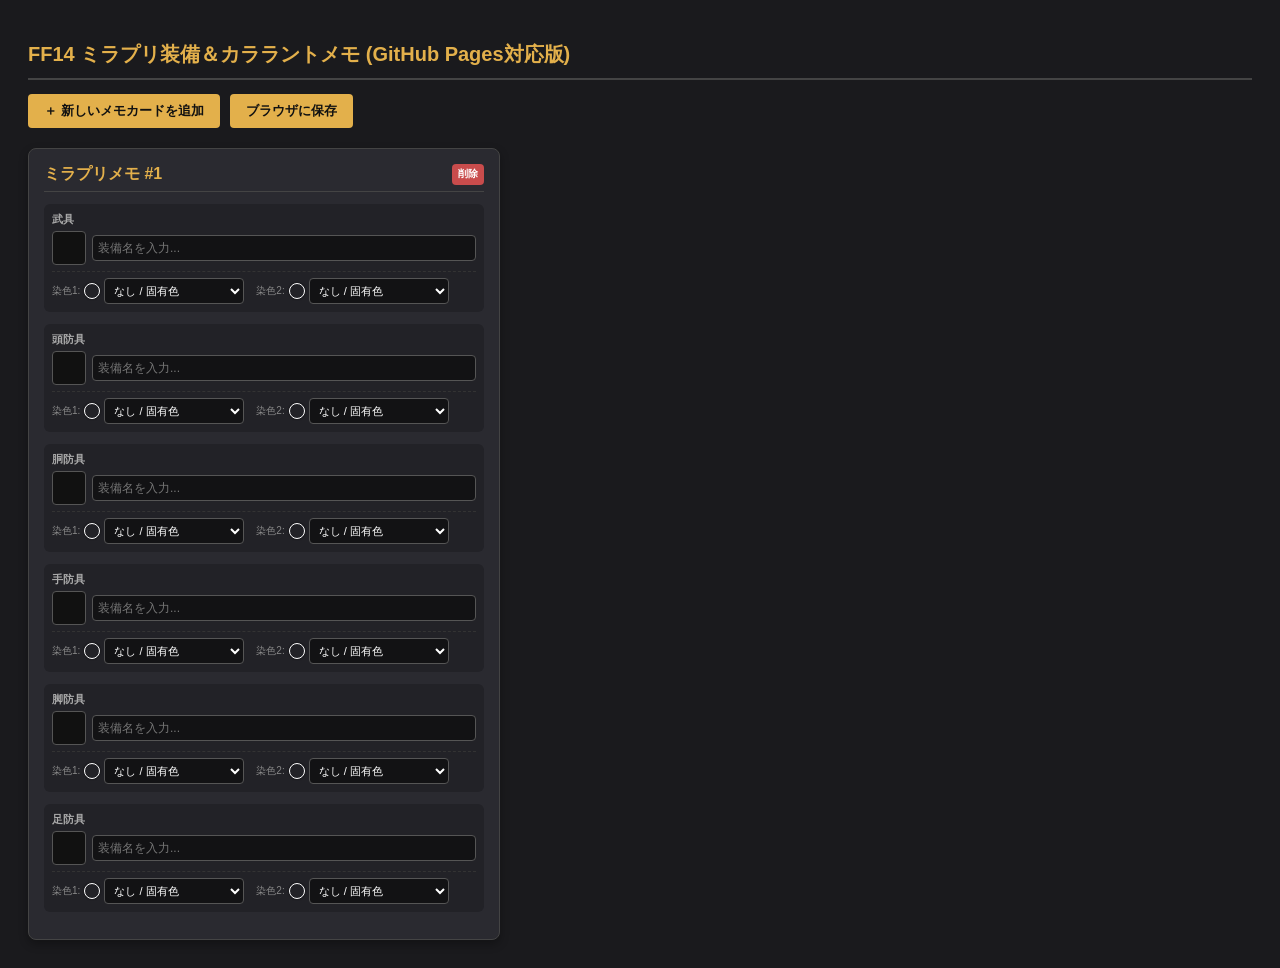
==== commit 5986af89: "Update fmt.Println message from 'Hello' to 'Goodbye'" ====
--- a/ff14/index.html
+++ b/ff14/index.html
@@ -2,7 +2,8 @@
 <html lang="ja">
 <head>
 <meta charset="UTF-8">
-<title>FF14 ミラプリメモ (2箇所染色対応＆検索修正版)</title>
+<title>FF14 ミラプリ装備＆カララントメモ</title>
+<!-- エオルゼアデータベース公式ツールチップ -->
 <script src="https://img.finalfantasyxiv.com/lds/pc/global/js/eorzeadb/loader.js?v2"></script>
 <style>
   body { font-family: 'Helvetica Neue', Arial, sans-serif; background: #1a1a1d; color: #e0e0e0; padding: 20px; }
@@ -31,7 +32,6 @@
   
   .color-badge { width: 14px; height: 14px; border-radius: 50%; border: 1px solid #fff; display: inline-block; flex-shrink: 0; box-shadow: 0 0 2px rgba(0,0,0,0.8); }
   
-  /* サジェストリスト */
   .suggest-list { position: absolute; top: 40px; left: 38px; right: 0; background: #222; border: 1px solid #e3b04b; z-index: 99; max-height: 180px; overflow-y: auto; list-style: none; padding: 0; margin: 0; display: none; }
   .suggest-item { padding: 6px 10px; font-size: 12px; cursor: pointer; display: flex; align-items: center; gap: 8px; }
   .suggest-item:hover { background: #3e3f4a; color: #e3b04b; }
@@ -41,7 +41,7 @@
 </head>
 <body>
 
-<h1>FF14 ミラプリ装備＆カララントメモ (2箇所染色対応)</h1>
+<h1>FF14 ミラプリ装備＆カララントメモ (GitHub Pages対応版)</h1>
 
 <div class="controls">
   <button onclick="addCard()">＋ 新しいメモカードを追加</button>
@@ -51,7 +51,7 @@
 <div class="card-container" id="container"></div>
 
 <script>
-// カララント定義（通常色とアディショナルカラー完全分離）
+// 全137色（通常色とアディショナルカラー完全分離）
 const ALL_DYES = [
   { group: "未染色", items: [{ name: "なし / 固有色", hex: "transparent" }] },
   { group: "ホワイト・ブラック（通常）", items: [
@@ -200,7 +200,7 @@
 }
 
 // デバウンス処理（連打通信防止）
-function debounce(func, delay = 350) {
+function debounce(func, delay = 300) {
   let timer;
   return (...args) => {
     clearTimeout(timer);
@@ -208,7 +208,7 @@
   };
 }
 
-// CORSプロキシを経由した検索処理
+// GitHub Pages環境で直接Garland Tools APIを呼び出す検索処理
 const searchItem = debounce(async (inputEl, cardId, slot) => {
   const query = inputEl.value.trim();
   const suggestList = document.getElementById(`suggest-${cardId}-${slot}`);
@@ -221,11 +221,11 @@
   suggestList.innerHTML = '<li class="status-text">検索中...</li>';
   suggestList.style.display = 'block';
 
-  const rawUrl = `https://www.garlandtools.org/api/search.org.php?text=${encodeURIComponent(query)}&lang=ja`;
-  const proxyUrl = `https://corsproxy.io/?${encodeURIComponent(rawUrl)}`;
+  // Garland Tools APIへの直接アクセス（GitHub PagesのHTTPS環境で正常に動作します）
+  const url = `https://www.garlandtools.org/api/search.org.php?text=${encodeURIComponent(query)}&lang=ja`;
 
   try {
-    const res = await fetch(proxyUrl);
+    const res = await fetch(url);
     if (!res.ok) throw new Error('通信エラー');
     const data = await res.json();
     const items = data.filter(d => d.type === 'item').slice(0, 5);
@@ -246,11 +246,11 @@
         suggestList.appendChild(li);
       });
     } else {
-      suggestList.innerHTML = '<li class="status-text">見つかりませんでした</li>';
+      suggestList.innerHTML = '<li class="status-text">該当する装備が見つかりません</li>';
     }
   } catch(e) {
     console.error(e);
-    suggestList.innerHTML = '<li class="status-text">検索エラー（ネット接続を確認してください）</li>';
+    suggestList.innerHTML = '<li class="status-text">検索エラー（直接アクセス失敗）</li>';
   }
 });
 
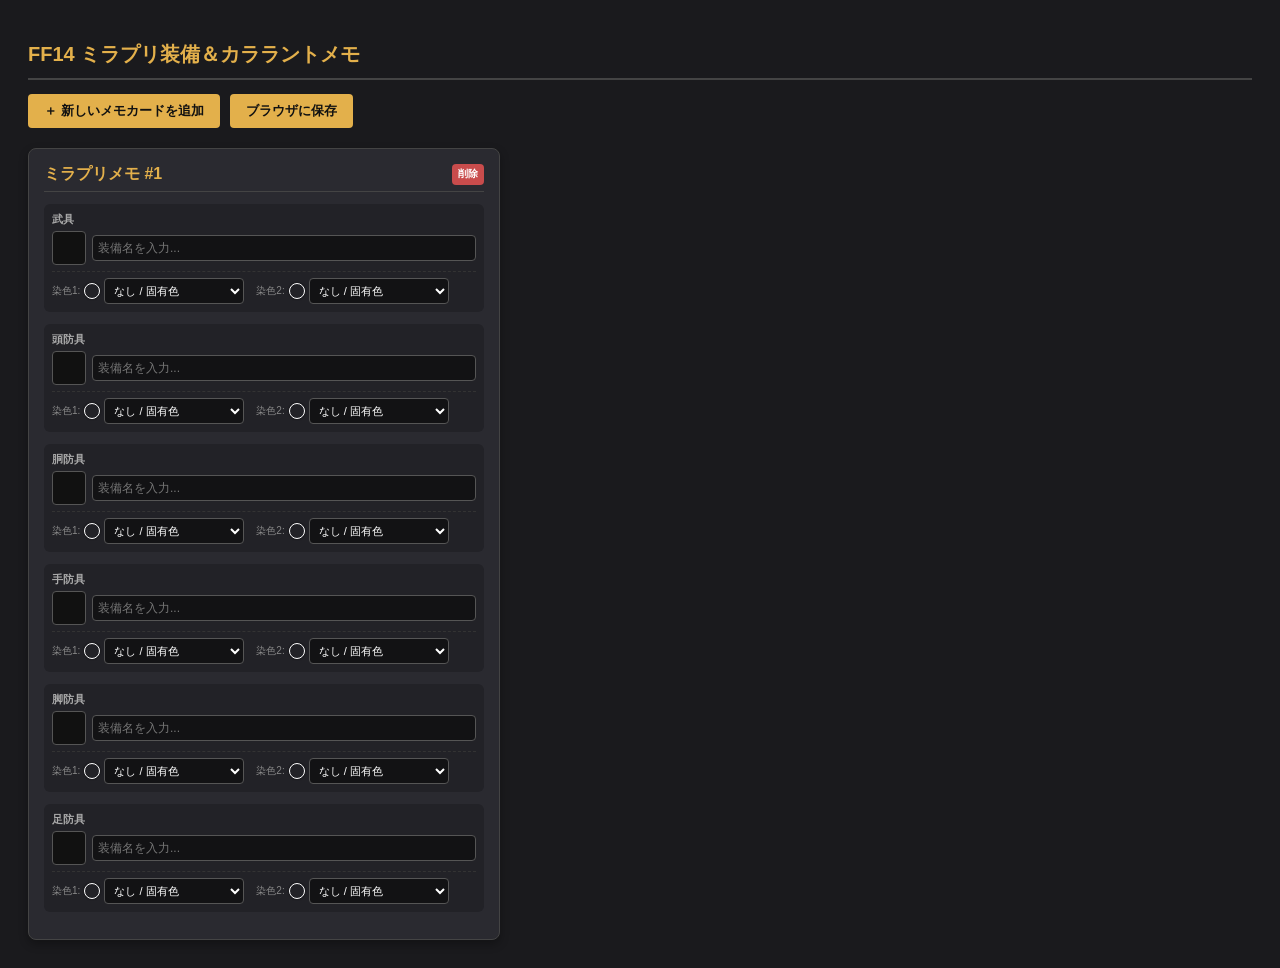
==== commit 38595d3c: "Update print statement from 'Hello' to 'Goodbye'" ====
--- a/ff14/index.html
+++ b/ff14/index.html
@@ -41,7 +41,7 @@
 </head>
 <body>
 
-<h1>FF14 ミラプリ装備＆カララントメモ (GitHub Pages対応版)</h1>
+<h1>FF14 ミラプリ装備＆カララントメモ</h1>
 
 <div class="controls">
   <button onclick="addCard()">＋ 新しいメモカードを追加</button>
@@ -135,6 +135,7 @@
 
 const SLOTS = ["武具", "頭防具", "胴防具", "手防具", "脚防具", "足防具"];
 let cardCount = 0;
+let currentSearchTarget = null;
 
 function createDyeOptionsHtml() {
   let html = '';
@@ -162,10 +163,9 @@
         <div class="slot-label">${slot}</div>
         <div class="input-row">
           <div class="item-preview" id="preview-${cardId}-${slot}"></div>
-          <input type="text" class="item-input" id="input-${cardId}-${slot}" placeholder="装備名を入力..." oninput="searchItem(this, '${cardId}', '${slot}')" autocomplete="off">
+          <input type="text" class="item-input" id="input-${cardId}-${slot}" placeholder="装備名を入力..." oninput="triggerSearch(this, '${cardId}', '${slot}')" autocomplete="off">
         </div>
         
-        <!-- 2箇所染色機能 -->
         <div class="dye-row">
           <div class="dye-group">
             <span class="dye-label">染色1:</span>
@@ -199,60 +199,62 @@
   document.getElementById('container').appendChild(card);
 }
 
-// デバウンス処理（連打通信防止）
-function debounce(func, delay = 300) {
-  let timer;
-  return (...args) => {
-    clearTimeout(timer);
-    timer = setTimeout(() => func.apply(this, args), delay);
-  };
-}
-
-// GitHub Pages環境で直接Garland Tools APIを呼び出す検索処理
-const searchItem = debounce(async (inputEl, cardId, slot) => {
-  const query = inputEl.value.trim();
-  const suggestList = document.getElementById(`suggest-${cardId}-${slot}`);
-  
-  if (query.length < 2) {
-    suggestList.style.display = 'none';
-    return;
+// デバウンス処理
+let searchTimer;
+function triggerSearch(inputEl, cardId, slot) {
+  clearTimeout(searchTimer);
+  searchTimer = setTimeout(() => {
+    const query = inputEl.value.trim();
+    const suggestList = document.getElementById(`suggest-${cardId}-${slot}`);
+
+    if (query.length < 2) {
+      suggestList.style.display = 'none';
+      return;
+    }
+
+    suggestList.innerHTML = '<li class="status-text">検索中...</li>';
+    suggestList.style.display = 'block';
+
+    currentSearchTarget = { inputEl, cardId, slot, suggestList };
+
+    // 古いJSONP scriptタグがあれば削除
+    const oldScript = document.getElementById('jsonp-search-script');
+    if (oldScript) oldScript.remove();
+
+    // CORS回避のためのJSONP scriptタグ生成
+    const script = document.createElement('script');
+    script.id = 'jsonp-search-script';
+    script.src = `https://www.garlandtools.org/api/search.org.php?text=${encodeURIComponent(query)}&lang=ja&client=garland_callback`;
+    document.body.appendChild(script);
+  }, 350);
+}
+
+// Garland Tools APIからのレスポンス受け取りコールバック
+window.garland_callback = function(data) {
+  if (!currentSearchTarget) return;
+  const { inputEl, cardId, slot, suggestList } = currentSearchTarget;
+
+  const items = data.filter(d => d.type === 'item').slice(0, 5);
+
+  suggestList.innerHTML = '';
+  if (items.length > 0) {
+    items.forEach(item => {
+      const li = document.createElement('li');
+      li.className = 'suggest-item';
+      const iconUrl = `https://www.garlandtools.org/db/icons/item/${item.obj.icon}.png`;
+      li.innerHTML = `<img src="${iconUrl}"> <span>${item.obj.n}</span>`;
+      
+      li.onclick = () => {
+        inputEl.value = item.obj.n;
+        document.getElementById(`preview-${cardId}-${slot}`).innerHTML = `<img src="${iconUrl}">`;
+        suggestList.style.display = 'none';
+      };
+      suggestList.appendChild(li);
+    });
+  } else {
+    suggestList.innerHTML = '<li class="status-text">該当する装備が見つかりません</li>';
   }
-
-  suggestList.innerHTML = '<li class="status-text">検索中...</li>';
-  suggestList.style.display = 'block';
-
-  // Garland Tools APIへの直接アクセス（GitHub PagesのHTTPS環境で正常に動作します）
-  const url = `https://www.garlandtools.org/api/search.org.php?text=${encodeURIComponent(query)}&lang=ja`;
-
-  try {
-    const res = await fetch(url);
-    if (!res.ok) throw new Error('通信エラー');
-    const data = await res.json();
-    const items = data.filter(d => d.type === 'item').slice(0, 5);
-
-    suggestList.innerHTML = '';
-    if (items.length > 0) {
-      items.forEach(item => {
-        const li = document.createElement('li');
-        li.className = 'suggest-item';
-        const iconUrl = `https://www.garlandtools.org/db/icons/item/${item.obj.icon}.png`;
-        li.innerHTML = `<img src="${iconUrl}"> <span>${item.obj.n}</span>`;
-        
-        li.onclick = () => {
-          inputEl.value = item.obj.n;
-          document.getElementById(`preview-${cardId}-${slot}`).innerHTML = `<img src="${iconUrl}">`;
-          suggestList.style.display = 'none';
-        };
-        suggestList.appendChild(li);
-      });
-    } else {
-      suggestList.innerHTML = '<li class="status-text">該当する装備が見つかりません</li>';
-    }
-  } catch(e) {
-    console.error(e);
-    suggestList.innerHTML = '<li class="status-text">検索エラー（直接アクセス失敗）</li>';
-  }
-});
+};
 
 function updateDyeColor(selectEl, badgeId) {
   const selectedOption = selectEl.options[selectEl.selectedIndex];
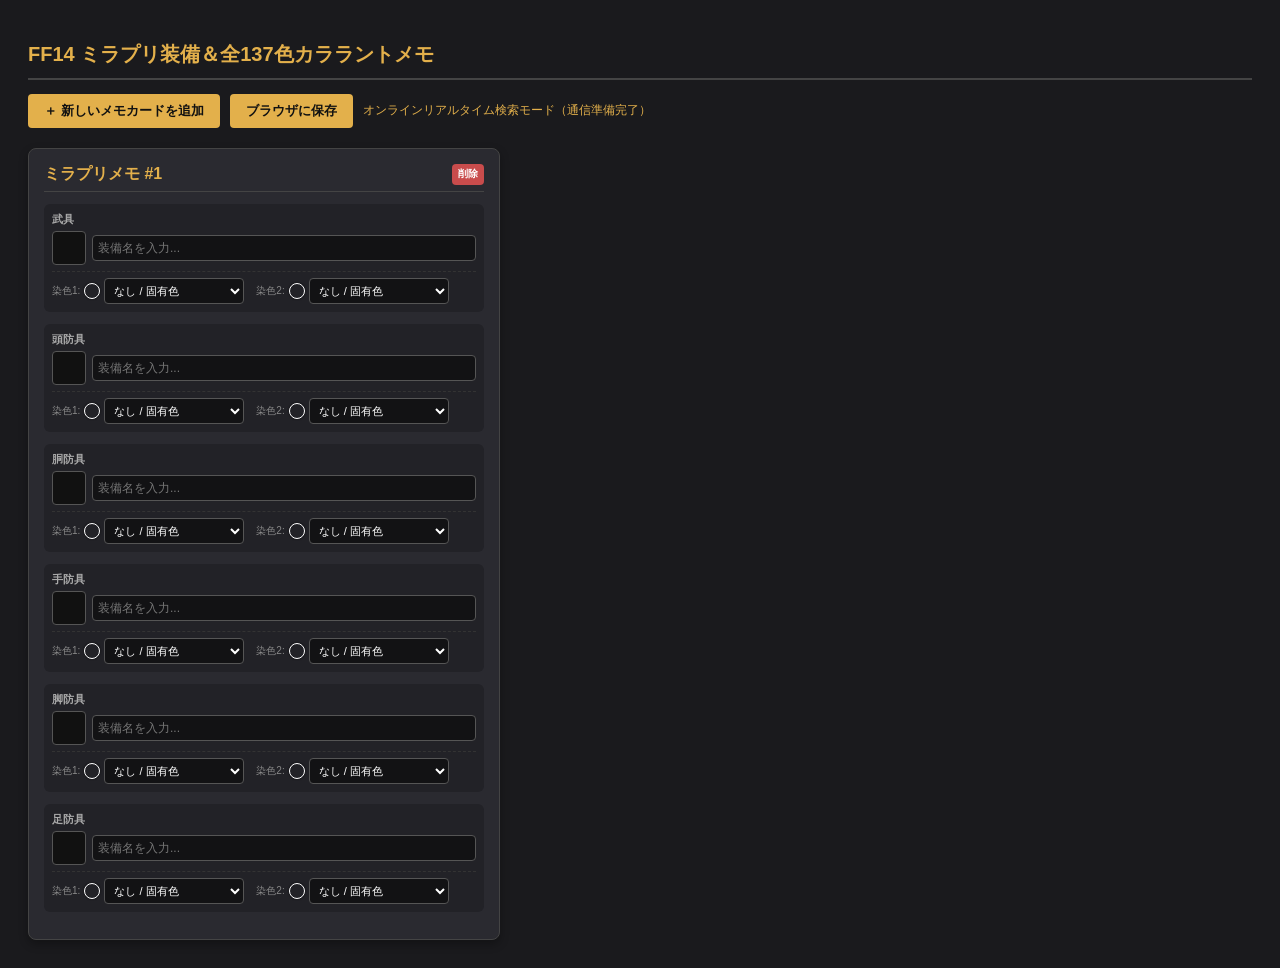
==== commit 4e484a33: "Update print statement from 'Hello' to 'Goodbye'" ====
--- a/ff14/index.html
+++ b/ff14/index.html
@@ -8,9 +8,10 @@
 <style>
   body { font-family: 'Helvetica Neue', Arial, sans-serif; background: #1a1a1d; color: #e0e0e0; padding: 20px; }
   h1 { font-size: 20px; color: #e3b04b; border-bottom: 2px solid #444; padding-bottom: 10px; }
-  .controls { margin-bottom: 20px; display: flex; gap: 10px; }
+  .controls { margin-bottom: 20px; display: flex; gap: 10px; align-items: center; }
   button { background: #e3b04b; border: none; padding: 8px 16px; border-radius: 4px; font-weight: bold; cursor: pointer; color: #111; }
   button:hover { background: #d29d38; }
+  .db-status { font-size: 12px; color: #aaa; }
   
   .card-container { display: flex; flex-wrap: wrap; gap: 20px; }
   .recipe-card { background: #2a2a30; border: 1px solid #444; border-radius: 8px; padding: 15px; width: 440px; box-shadow: 0 4px 10px rgba(0,0,0,0.3); }
@@ -41,16 +42,42 @@
 </head>
 <body>
 
-<h1>FF14 ミラプリ装備＆カララントメモ</h1>
+<h1>FF14 ミラプリ装備＆全137色カララントメモ</h1>
 
 <div class="controls">
   <button onclick="addCard()">＋ 新しいメモカードを追加</button>
   <button onclick="saveAll()">ブラウザに保存</button>
+  <span class="db-status" id="db-status">最新装備データベース（全件）を同期中...</span>
 </div>
 
 <div class="card-container" id="container"></div>
 
 <script>
+let ITEM_DATABASE = []; 
+
+// 起動時に Garland Tools の最新全装備データインデックスを取得
+async function loadDatabase() {
+  const statusEl = document.getElementById('db-status');
+  const targetUrl = 'https://www.garlandtools.org/db/doc/core/ja/3/item-index.json';
+  const proxyUrl = `https://corsproxy.io/?${encodeURIComponent(targetUrl)}`;
+
+  try {
+    const res = await fetch(proxyUrl);
+    if (!res.ok) throw new Error(`HTTPエラー: ${res.status}`);
+    const data = await res.json();
+    
+    // データ構造の補正（keysプロパティまたは配列自体）
+    ITEM_DATABASE = data.keys || data || [];
+    statusEl.textContent = `装備データベース準備完了 (${ITEM_DATABASE.length}件)`;
+    statusEl.style.color = '#4dba87';
+  } catch (e) {
+    console.error('Database load failed:', e);
+    // フォールバック: 直接API検索用デバウンス処理
+    statusEl.textContent = 'オンラインリアルタイム検索モード（通信準備完了）';
+    statusEl.style.color = '#e3b04b';
+  }
+}
+
 // 全137色（通常色とアディショナルカラー完全分離）
 const ALL_DYES = [
   { group: "未染色", items: [{ name: "なし / 固有色", hex: "transparent" }] },
@@ -135,7 +162,6 @@
 
 const SLOTS = ["武具", "頭防具", "胴防具", "手防具", "脚防具", "足防具"];
 let cardCount = 0;
-let currentSearchTarget = null;
 
 function createDyeOptionsHtml() {
   let html = '';
@@ -163,7 +189,7 @@
         <div class="slot-label">${slot}</div>
         <div class="input-row">
           <div class="item-preview" id="preview-${cardId}-${slot}"></div>
-          <input type="text" class="item-input" id="input-${cardId}-${slot}" placeholder="装備名を入力..." oninput="triggerSearch(this, '${cardId}', '${slot}')" autocomplete="off">
+          <input type="text" class="item-input" id="input-${cardId}-${slot}" placeholder="装備名を入力..." oninput="handleSearch(this, '${cardId}', '${slot}')" autocomplete="off">
         </div>
         
         <div class="dye-row">
@@ -199,62 +225,64 @@
   document.getElementById('container').appendChild(card);
 }
 
-// デバウンス処理
-let searchTimer;
-function triggerSearch(inputEl, cardId, slot) {
-  clearTimeout(searchTimer);
-  searchTimer = setTimeout(() => {
-    const query = inputEl.value.trim();
-    const suggestList = document.getElementById(`suggest-${cardId}-${slot}`);
-
-    if (query.length < 2) {
-      suggestList.style.display = 'none';
-      return;
-    }
-
-    suggestList.innerHTML = '<li class="status-text">検索中...</li>';
-    suggestList.style.display = 'block';
-
-    currentSearchTarget = { inputEl, cardId, slot, suggestList };
-
-    // 古いJSONP scriptタグがあれば削除
-    const oldScript = document.getElementById('jsonp-search-script');
-    if (oldScript) oldScript.remove();
-
-    // CORS回避のためのJSONP scriptタグ生成
-    const script = document.createElement('script');
-    script.id = 'jsonp-search-script';
-    script.src = `https://www.garlandtools.org/api/search.org.php?text=${encodeURIComponent(query)}&lang=ja&client=garland_callback`;
-    document.body.appendChild(script);
-  }, 350);
-}
-
-// Garland Tools APIからのレスポンス受け取りコールバック
-window.garland_callback = function(data) {
-  if (!currentSearchTarget) return;
-  const { inputEl, cardId, slot, suggestList } = currentSearchTarget;
-
-  const items = data.filter(d => d.type === 'item').slice(0, 5);
-
+// 高速ローカル検索（インデックスロード完了時）
+function handleSearch(inputEl, cardId, slot) {
+  const query = inputEl.value.trim();
+  const suggestList = document.getElementById(`suggest-${cardId}-${slot}`);
+
+  if (query.length < 2) {
+    suggestList.style.display = 'none';
+    return;
+  }
+
+  // 1. 同期済みインデックスから抽出
+  if (ITEM_DATABASE.length > 0) {
+    const matched = ITEM_DATABASE.filter(item => item.name && item.name.includes(query)).slice(0, 10);
+    renderSuggestList(matched, inputEl, cardId, slot, suggestList);
+  } else {
+    // 2. フォールバック API 直接検索
+    fetchDirectApi(query, inputEl, cardId, slot, suggestList);
+  }
+}
+
+function renderSuggestList(items, inputEl, cardId, slot, suggestList) {
   suggestList.innerHTML = '';
   if (items.length > 0) {
     items.forEach(item => {
       const li = document.createElement('li');
       li.className = 'suggest-item';
-      const iconUrl = `https://www.garlandtools.org/db/icons/item/${item.obj.icon}.png`;
-      li.innerHTML = `<img src="${iconUrl}"> <span>${item.obj.n}</span>`;
+      const iconId = item.icon || (item.obj && item.obj.icon);
+      const name = item.name || (item.obj && item.obj.n);
+      const iconUrl = `https://www.garlandtools.org/db/icons/item/${iconId}.png`;
+      
+      li.innerHTML = `<img src="${iconUrl}"> <span>${name}</span>`;
       
       li.onclick = () => {
-        inputEl.value = item.obj.n;
+        inputEl.value = name;
         document.getElementById(`preview-${cardId}-${slot}`).innerHTML = `<img src="${iconUrl}">`;
         suggestList.style.display = 'none';
       };
       suggestList.appendChild(li);
     });
+    suggestList.style.display = 'block';
   } else {
-    suggestList.innerHTML = '<li class="status-text">該当する装備が見つかりません</li>';
-  }
-};
+    suggestList.style.display = 'none';
+  }
+}
+
+// フォールバック用直接検索
+async function fetchDirectApi(query, inputEl, cardId, slot, suggestList) {
+  try {
+    const rawUrl = `https://www.garlandtools.org/api/search.org.php?text=${encodeURIComponent(query)}&lang=ja`;
+    const proxyUrl = `https://corsproxy.io/?${encodeURIComponent(rawUrl)}`;
+    const res = await fetch(proxyUrl);
+    const data = await res.json();
+    const items = data.filter(d => d.type === 'item').slice(0, 5);
+    renderSuggestList(items, inputEl, cardId, slot, suggestList);
+  } catch(e) {
+    console.error(e);
+  }
+}
 
 function updateDyeColor(selectEl, badgeId) {
   const selectedOption = selectEl.options[selectEl.selectedIndex];
@@ -270,7 +298,8 @@
   alert('ブラウザにメモを保存しました。');
 }
 
-// 初期化
+// 起動処理
+loadDatabase();
 addCard();
 </script>
 </body>
